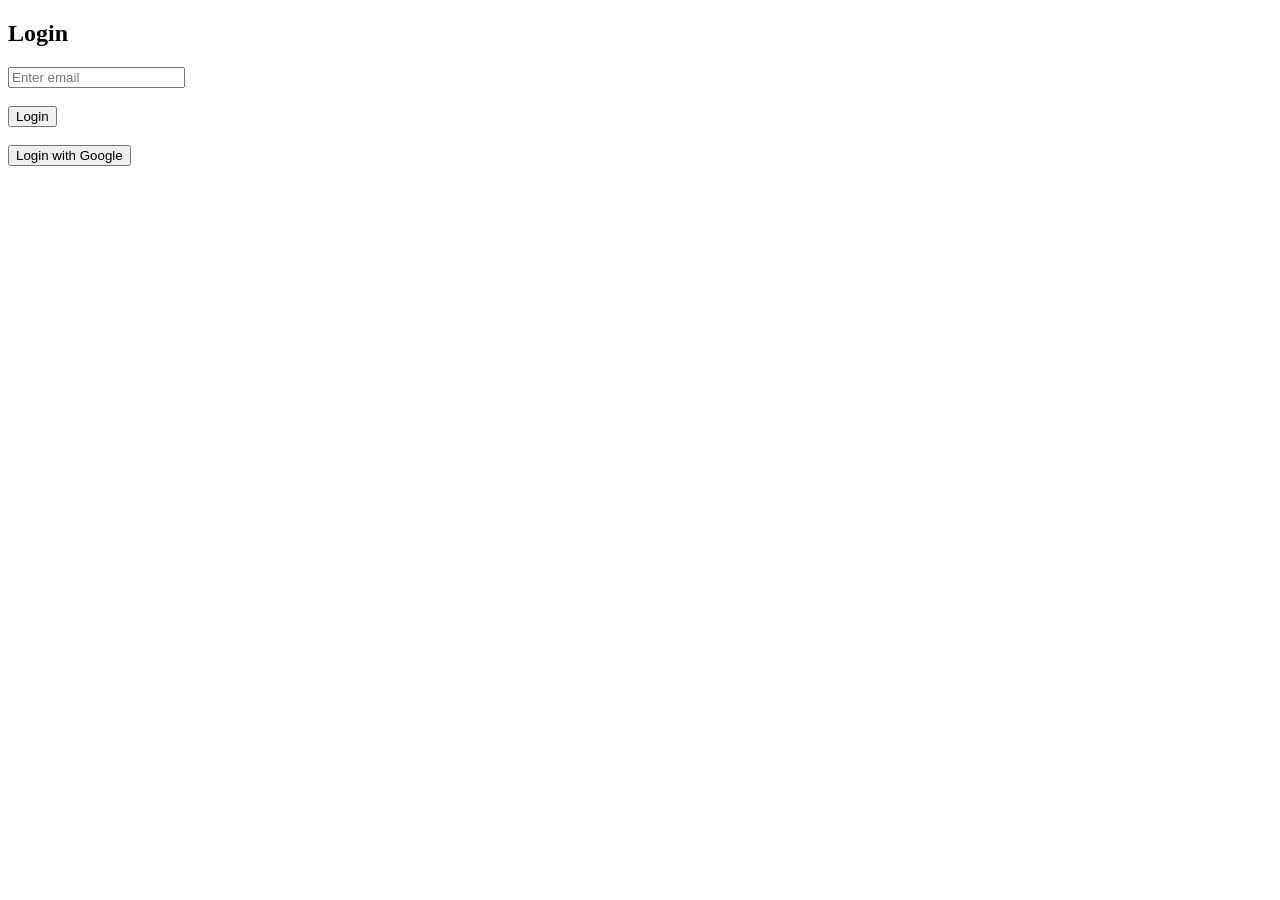
==== frontend/index.html @ ebe655b9 "Intellihire backend done" ====
<!DOCTYPE html>
<html>

<head>

    <title>Resume Analysis</title>

    <style>
        body {
            font-family: Arial;
            margin: 40px;
        }

        button {
            padding: 10px;
            margin-top: 10px;
        }

        #resume_feedback {
            margin-top: 20px;
            background: #f4f4f4;
            padding: 15px;
        }
    </style>

</head>

<body>

    <h2>Upload Resume</h2>

    <form id="resumeForm">

        <input type="file" id="resume"><br><br>

        <input type="text" id="job" placeholder="Enter job skills (comma separated)">

        <br><br>

        <button type="submit">Analyze Resume</button>

    </form>


    <h3 id="analysis"></h3>

    <div id="resume_feedback"></div>

    <br>

    <button onclick="startInterview()">Start Interview</button>

    <script>
        let token = localStorage.getItem("token")

        if (!token) {

            alert("Please login first")

            window.location = "login.html"

        }

        let missingSkills = []

        document.getElementById("resumeForm")
            .addEventListener("submit", analyzeResume)

        async function analyzeResume(event) {

            event.preventDefault()

            let file = document.getElementById("resume").files[0]
            let job = document.getElementById("job").value
            localStorage.setItem("jobRole", job)

            if (!file || job.trim() == "") {
                alert("Upload resume and enter job skills")
                return
            }

            let formData = new FormData()

            formData.append("file", file)
            formData.append("job_description", job)

            let res = await fetch("http://127.0.0.1:8000/upload_resume", {

                method: "POST",
                body: formData

            })

            let data = await res.json()

            missingSkills = data.missing_skills

            localStorage.setItem(
                "missingSkills",
                JSON.stringify(missingSkills)
            )

            document.getElementById("analysis").innerHTML =

                "<b>Strong Skills:</b> " + data.strong_skills +
                "<br><br>" +
                "<b>Missing Skills:</b> " + data.missing_skills


            /* -------- Resume Improvement Suggestions -------- */

            let feedback = await fetch(
                "http://127.0.0.1:8000/resume_feedback", {

                method: "POST",

                headers: {
                    "Content-Type": "application/json"
                },

                body: JSON.stringify({
                    missing_skills: data.missing_skills
                })

            })

            let feedbackData = await feedback.json()

            document.getElementById("resume_feedback").innerHTML =

                "<h3>Resume Improvement Suggestions</h3>" +
                feedbackData.suggestions.join("<br>")

        }

        function startInterview() {

            if (missingSkills.length == 0) {

                alert("Please analyze resume first")

                return

            }

            window.location = "aptitude.html"

        }

    </script>

</body>

</html>
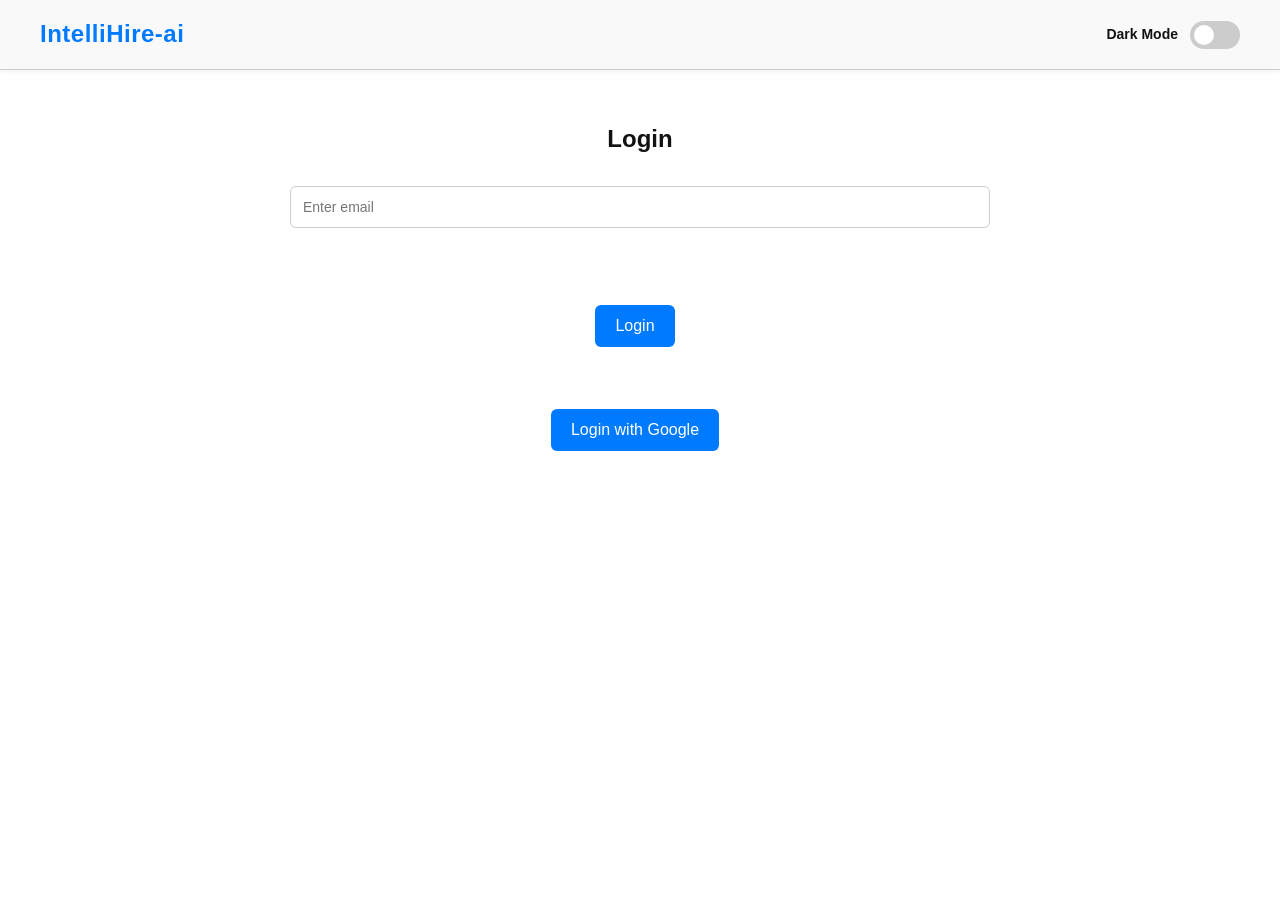
==== commit e95d3894: "basic frontend and dashboard fix" ====
--- a/frontend/index.html
+++ b/frontend/index.html
@@ -4,24 +4,7 @@
 <head>
 
     <title>Resume Analysis</title>
-
-    <style>
-        body {
-            font-family: Arial;
-            margin: 40px;
-        }
-
-        button {
-            padding: 10px;
-            margin-top: 10px;
-        }
-
-        #resume_feedback {
-            margin-top: 20px;
-            background: #f4f4f4;
-            padding: 15px;
-        }
-    </style>
+    <link rel="stylesheet" href="style.css">
 
 </head>
 
@@ -143,12 +126,14 @@
 
             }
 
+            sessionStorage.removeItem("interviewSaved")
             window.location = "aptitude.html"
 
         }
 
     </script>
 
+    <script src="theme.js"></script>
 </body>
 
 </html>
--- a/frontend/style.css
+++ b/frontend/style.css
@@ -0,0 +1,290 @@
+:root {
+  /* Light Theme Variables */
+  --bg-color: #ffffff;
+  --text-color: #121212;
+  --accent-color: #007bff; /* Blue */
+  --accent-hover: #0056b3;
+  --card-bg: #f9f9f9;
+  --border-color: #cccccc;
+  --highlight-color: #e0f7fa;
+  --highlight-border: #00acc1;
+  --progress-bg: #eeeeee;
+}
+
+[data-theme="dark"] {
+  /* Dark Theme Variables */
+  --bg-color: #121212;
+  --text-color: #ffffff;
+  --accent-color: #3f9eff; /* Lighter blue for dark mode */
+  --accent-hover: #1c85ff;
+  --card-bg: #1e1e1e;
+  --border-color: #333333;
+  --highlight-color: #1a3c40;
+  --highlight-border: #008ba3;
+  --progress-bg: #2a2a2a;
+}
+
+body {
+  font-family: 'Inter', Roboto, 'Segoe UI', Arial, sans-serif;
+  background-color: var(--bg-color);
+  color: var(--text-color);
+  margin: 0;
+  padding: 40px;
+  padding-top: 100px; /* Space for navbar */
+  transition: background-color 0.3s ease, color 0.3s ease;
+  line-height: 1.6;
+  display: flex;
+  flex-direction: column;
+  align-items: center;
+  text-align: center;
+  min-height: 100vh;
+  box-sizing: border-box;
+  animation: fadeInUp 0.5s ease-out;
+}
+
+/* Animations */
+@keyframes fadeInUp {
+  from {
+    opacity: 0;
+    transform: translateY(20px);
+  }
+  to {
+    opacity: 1;
+    transform: translateY(0);
+  }
+}
+
+@keyframes slideDown {
+  from {
+    opacity: 0;
+    transform: translateY(-20px);
+  }
+  to {
+    opacity: 1;
+    transform: translateY(0);
+  }
+}
+
+/* Forms */
+form {
+  display: flex;
+  flex-direction: column;
+  align-items: center;
+  width: 100%;
+}
+
+/* Navbar */
+.navbar {
+  position: fixed;
+  top: 0;
+  left: 0;
+  width: 100%;
+  height: 70px;
+  background-color: var(--card-bg);
+  border-bottom: 1px solid var(--border-color);
+  display: flex;
+  align-items: center;
+  justify-content: space-between;
+  padding: 0 40px;
+  box-sizing: border-box;
+  z-index: 1000;
+  box-shadow: 0 2px 4px rgba(0,0,0,0.05);
+  transition: background-color 0.3s ease, border-color 0.3s ease;
+  animation: slideDown 0.5s ease-out;
+}
+
+.brand {
+  font-size: 24px;
+  font-weight: 800;
+  color: var(--accent-color);
+  margin: 0;
+  letter-spacing: 0.5px;
+}
+
+/* Typography */
+h2, h3, p, div {
+  color: var(--text-color);
+}
+
+/* Buttons */
+button {
+  background-color: var(--accent-color);
+  color: #ffffff;
+  border: none;
+  padding: 12px 20px;
+  margin-top: 10px;
+  margin-right: 10px;
+  border-radius: 6px;
+  cursor: pointer;
+  font-size: 16px;
+  font-weight: 500;
+  transition: background-color 0.3s ease, transform 0.1s ease;
+}
+
+button:hover {
+  background-color: var(--accent-hover);
+  transform: translateY(-2px);
+}
+
+button:disabled {
+  background-color: #555555;
+  cursor: not-allowed;
+  transform: none;
+}
+
+/* Inputs & Textareas */
+input:not([type="checkbox"]):not([type="radio"]), textarea {
+  width: 100%;
+  max-width: 700px;
+  padding: 12px;
+  margin-top: 8px;
+  margin-bottom: 16px;
+  border: 1px solid var(--border-color);
+  border-radius: 6px;
+  background-color: var(--bg-color);
+  color: var(--text-color);
+  font-size: 14px;
+  font-family: inherit;
+  box-sizing: border-box;
+  transition: border-color 0.3s ease, background-color 0.3s ease, color 0.3s ease, box-shadow 0.3s ease;
+}
+
+textarea {
+  resize: vertical;
+  min-height: 120px;
+}
+
+input:focus, textarea:focus {
+  outline: none;
+  border-color: var(--accent-color);
+  box-shadow: 0 0 0 3px rgba(0, 123, 255, 0.25);
+}
+
+/* Specific elements needing card-like styling */
+#resume_feedback, #feedback, .question-block, .remark-block {
+  background-color: var(--card-bg);
+  border: 1px solid var(--border-color);
+  padding: 20px;
+  border-radius: 8px;
+  margin-top: 20px;
+  margin-bottom: 20px;
+  box-shadow: 0 4px 6px rgba(0,0,0,0.05);
+  transition: background-color 0.3s ease, border-color 0.3s ease, transform 0.2s ease, box-shadow 0.2s ease;
+}
+
+#resume_feedback:hover, #feedback:hover, .question-block:hover {
+  transform: translateY(-3px);
+  box-shadow: 0 6px 12px rgba(0,0,0,0.1);
+}
+
+#progress {
+  background-color: var(--progress-bg);
+  padding: 15px;
+  margin-bottom: 25px;
+  font-weight: bold;
+  border-radius: 8px;
+  text-align: center;
+  transition: background-color 0.3s ease;
+}
+
+.remark-block {
+  background-color: var(--highlight-color) !important;
+  border-left: 4px solid var(--highlight-border) !important;
+  border-top: none;
+  border-right: none;
+  border-bottom: none;
+  border-radius: 4px;
+}
+
+/* Tables */
+table {
+  border-collapse: collapse;
+  width: 100%;
+  max-width: 800px;
+  margin-top: 20px;
+  background-color: var(--card-bg);
+  border-radius: 8px;
+  overflow: hidden;
+  box-shadow: 0 4px 6px rgba(0,0,0,0.05);
+}
+
+th, td {
+  border: 1px solid var(--border-color);
+  padding: 15px;
+  text-align: center;
+}
+
+tbody tr {
+  transition: background-color 0.2s ease, transform 0.2s ease;
+}
+
+tbody tr:hover {
+  background-color: var(--highlight-color);
+}
+
+th {
+  background-color: var(--accent-color);
+  color: #ffffff;
+  font-weight: 600;
+}
+
+td {
+  color: var(--text-color);
+}
+
+/* Theme Toggle Button */
+.theme-switch-wrapper {
+  display: flex;
+  align-items: center;
+  gap: 12px;
+  background-color: transparent;
+}
+
+.theme-switch {
+  display: inline-block;
+  height: 28px;
+  position: relative;
+  width: 50px;
+}
+
+.theme-switch input {
+  display: none;
+}
+
+.slider {
+  background-color: #cccccc;
+  bottom: 0;
+  cursor: pointer;
+  left: 0;
+  position: absolute;
+  right: 0;
+  top: 0;
+  transition: .4s;
+}
+
+.slider:before {
+  background-color: #ffffff;
+  bottom: 4px;
+  content: "";
+  height: 20px;
+  left: 4px;
+  position: absolute;
+  transition: .4s;
+  width: 20px;
+}
+
+input:checked + .slider {
+  background-color: var(--accent-color);
+}
+
+input:checked + .slider:before {
+  transform: translateX(22px);
+}
+
+.slider.round {
+  border-radius: 34px;
+}
+
+.slider.round:before {
+  border-radius: 50%;
+}
